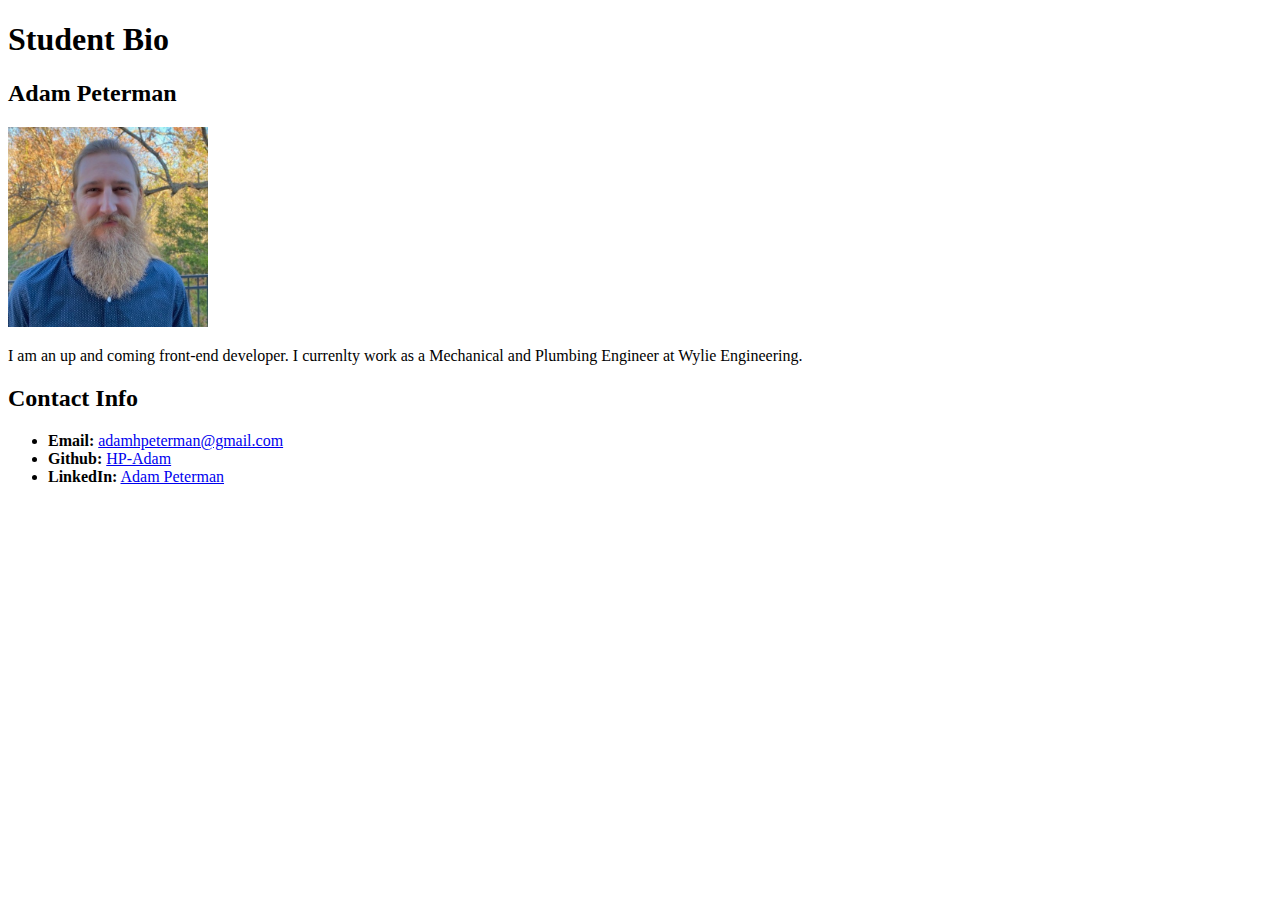
==== index.html @ b854a21b "removed files" ====
<!DOCTYPE html>
<html lang="en-us">
  <head>
    <meta charset="UTF-8" />
    <title>A Peterman Portfolio</title>

    <link rel="stylesheet" type="text/css" href="./Images/face.jpg" />
  </head>

  <body>
    <header>
      <h1>Student Bio</h1>
    </header>

    <div class="container">
      <section id="main-bio">
        <h2>Adam Peterman</h2>

        <img
          id="bio-image"
          width="200px"
          src="../Images/face.jpg"
          alt="Adam Peterman"
        />
      </section>

      <p>
        I am an up and coming front-end developer. I currenlty work as a
        Mechanical and Plumbing Engineer at Wylie Engineering.
      </p>

      <section id="contact-info">
        <h2>Contact Info</h2>
        <ul>
          <li>
            <strong>Email:</strong>
            <a href="mailto:adamhpeterman@gmail.com">adamhpeterman@gmail.com</a>
          </li>
          <li>
            <strong>Github:</strong>
            <a href="https://github.com/HP-Adam">HP-Adam</a>
          </li>
          <li>
            <strong>LinkedIn:</strong>
            <a href="https://www.linkedin.com/in/adam-peterman-689179b9/"
              >Adam Peterman</a
            >
          </li>
        </ul>
      </section>
    </div>
  </body>
</html>
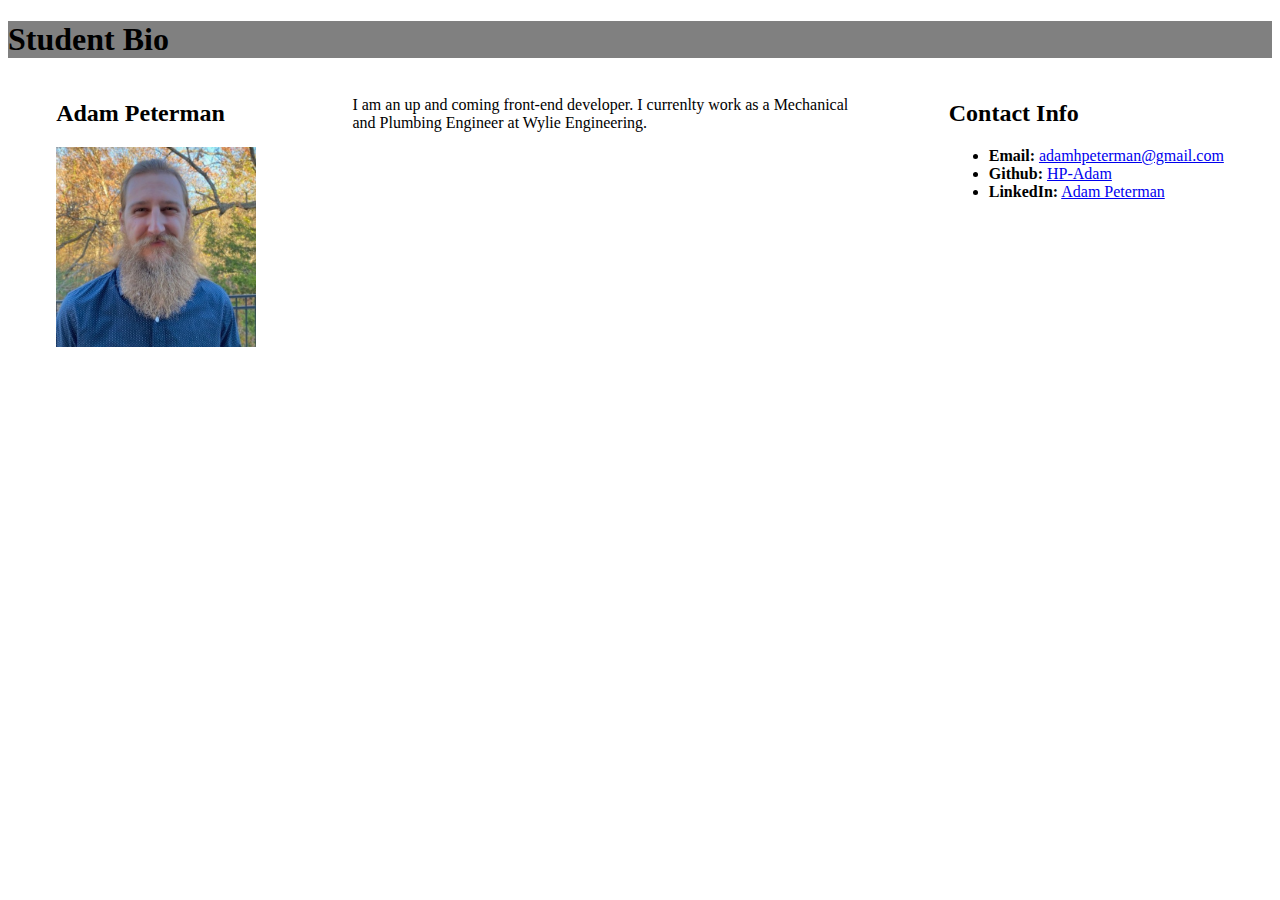
==== commit 5795ec1d: "fixed href" ====
--- a/index.html
+++ b/index.html
@@ -4,7 +4,7 @@
     <meta charset="UTF-8" />
     <title>A Peterman Portfolio</title>
 
-    <link rel="stylesheet" type="text/css" href="./Images/face.jpg" />
+    <link rel="stylesheet" type="text/css" href="./style.css" />
   </head>
 
   <body>
@@ -19,7 +19,7 @@
         <img
           id="bio-image"
           width="200px"
-          src="../Images/face.jpg"
+          src="./Images/face.jpg"
           alt="Adam Peterman"
         />
       </section>
--- a/style.css
+++ b/style.css
@@ -0,0 +1,11 @@
+header {
+  background-color: grey;
+}
+.container {
+  display: flex;
+  justify-content: space-around;
+}
+
+.container p {
+  width: 500px;
+}
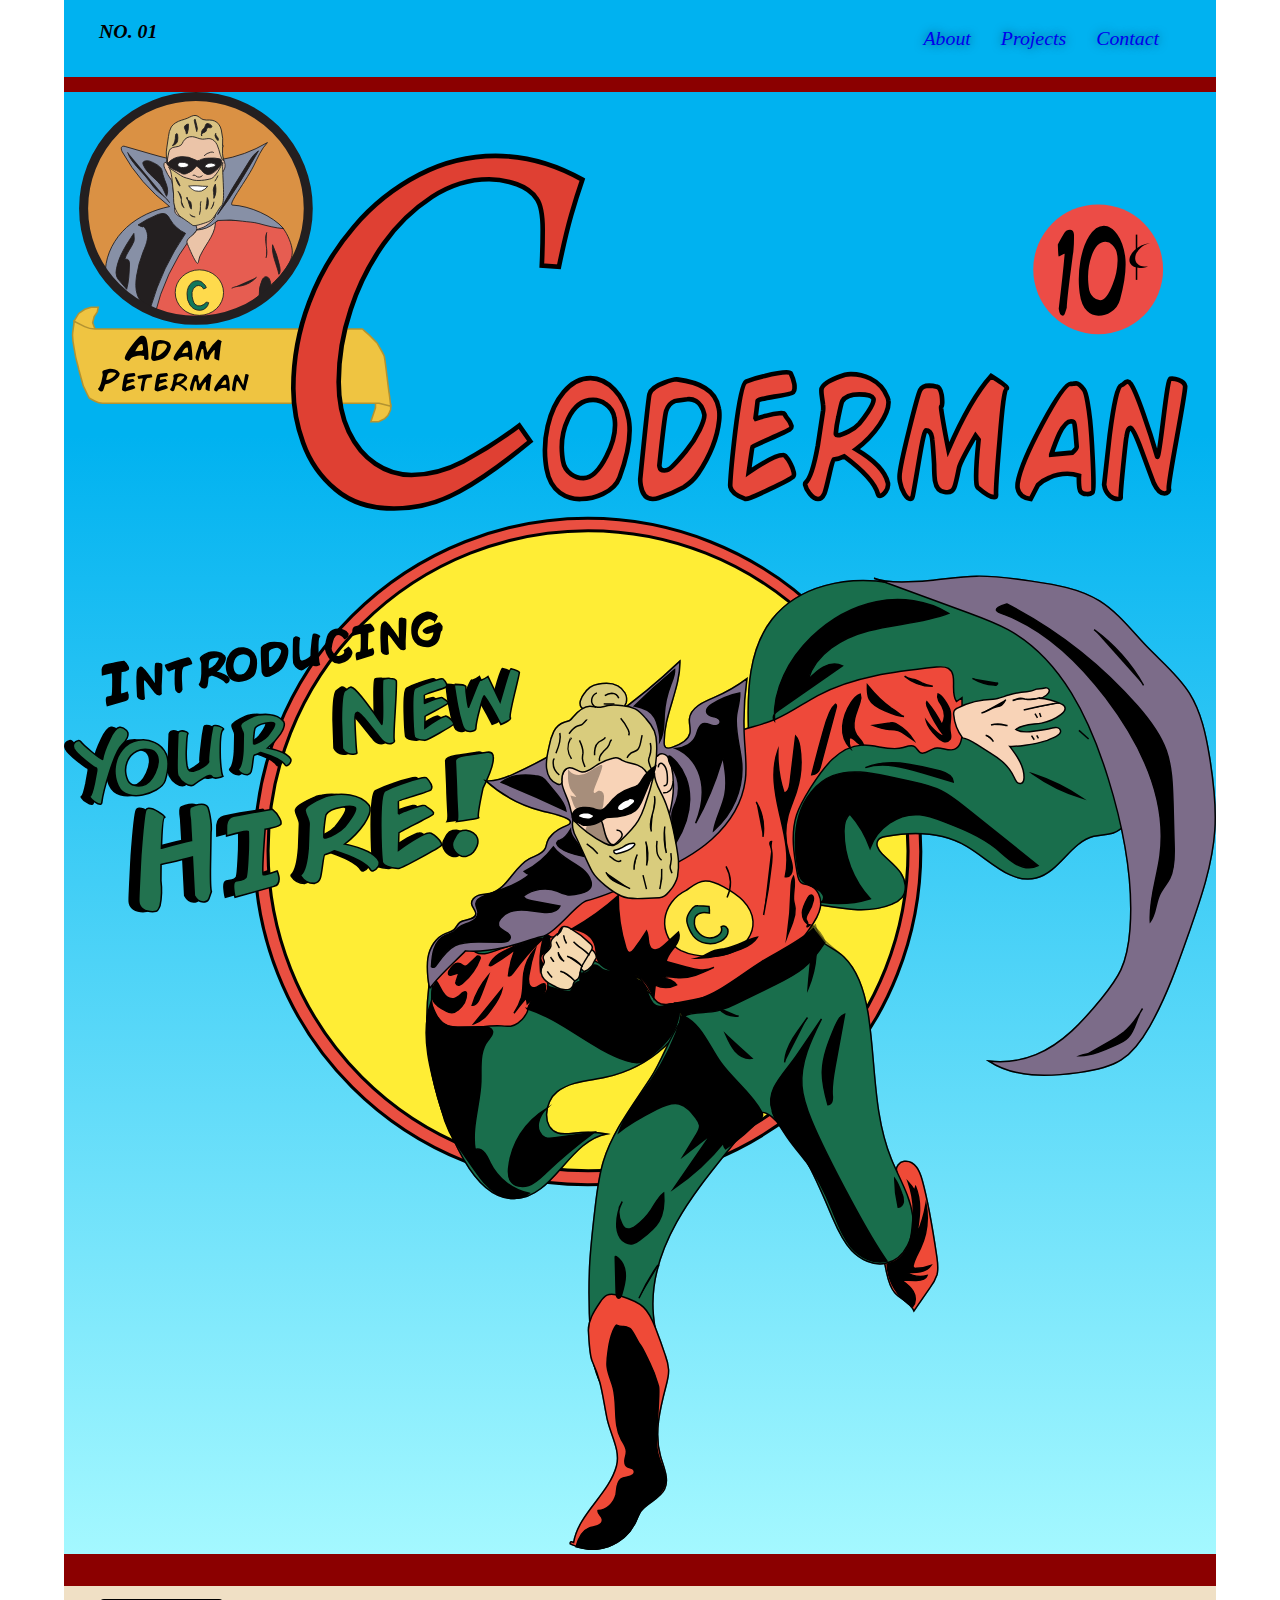
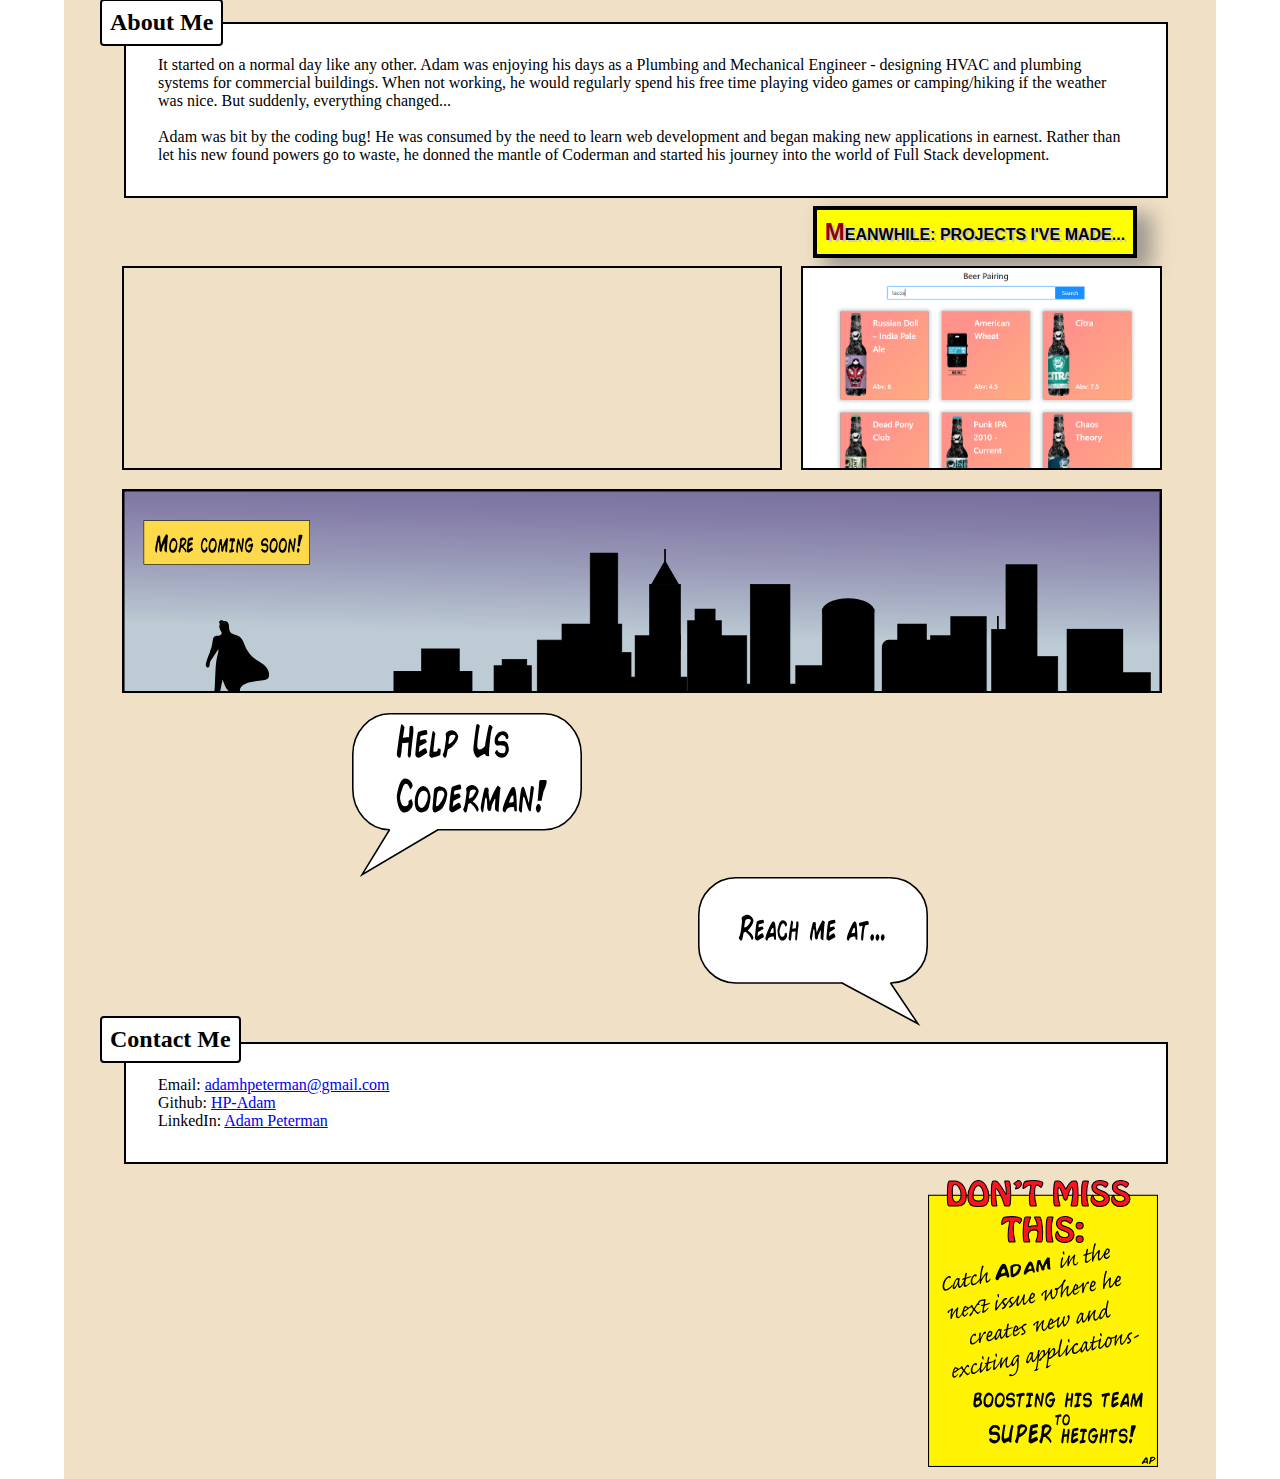
==== commit e45aa485: "created new portfolio page" ====
--- a/index.html
+++ b/index.html
@@ -2,52 +2,121 @@
 <html lang="en-us">
   <head>
     <meta charset="UTF-8" />
+    <meta name="viewport" content="width=device-width, initial-scale=1.0" />
     <title>A Peterman Portfolio</title>
-
     <link rel="stylesheet" type="text/css" href="./style.css" />
   </head>
 
   <body>
-    <header>
-      <h1>Student Bio</h1>
-    </header>
+    <div class="cover">
+      <header>
+        <p>NO. 01</p>
+        <nav>
+          <ul>
+            <li>
+              <a href="#about-me">About</a>
+            </li>
+            <li>
+              <a href="#projects">Projects</a>
+            </li>
+            <li>
+              <a href="#contact">Contact</a>
+            </li>
+          </ul>
+        </nav>
+      </header>
+      <img
+        src="./Images/Coderman-All.svg"
+        title="Adam Peterman as Coderman"
+        alt="Adam Peterman is the super hero Coder man"
+      />
+    </div>
 
     <div class="container">
-      <section id="main-bio">
-        <h2>Adam Peterman</h2>
-
-        <img
-          id="bio-image"
-          width="200px"
-          src="./Images/face.jpg"
-          alt="Adam Peterman"
-        />
+      <section id="about-me" class="about">
+        <h2>About Me</h2>
+        <p>
+          It started on a normal day like any other. Adam was enjoying his days
+          as a Plumbing and Mechanical Engineer - designing HVAC and plumbing
+          systems for commercial buildings. When not working, he would regularly
+          spend his free time playing video games or camping/hiking if the
+          weather was nice. But suddenly, everything changed... <br />
+          <br />
+          Adam was bit by the coding bug! He was consumed by the need to learn
+          web development and began making new applications in earnest. Rather
+          than let his new found powers go to waste, he donned the mantle of
+          Coderman and started his journey into the world of Full Stack
+          development.
+        </p>
       </section>
 
-      <p>
-        I am an up and coming front-end developer. I currenlty work as a
-        Mechanical and Plumbing Engineer at Wylie Engineering.
-      </p>
+      <div class="meanwhile_box">MEANWHILE: PROJECTS I'VE MADE...</div>
 
-      <section id="contact-info">
-        <h2>Contact Info</h2>
-        <ul>
-          <li>
-            <strong>Email:</strong>
-            <a href="mailto:adamhpeterman@gmail.com">adamhpeterman@gmail.com</a>
-          </li>
-          <li>
-            <strong>Github:</strong>
-            <a href="https://github.com/HP-Adam">HP-Adam</a>
-          </li>
-          <li>
-            <strong>LinkedIn:</strong>
-            <a href="https://www.linkedin.com/in/adam-peterman-689179b9/"
-              >Adam Peterman</a
-            >
-          </li>
-        </ul>
+      <section id="projects" class="projects">
+        <a
+          class="projBox_1"
+          href="https://hp-adam.github.io/run-buddy/"
+          target="_blank"
+        >
+          <div class="projInside run_buddy">
+            <!-- <span class="box_text">Run Buddy</span> -->
+          </div>
+        </a>
+
+        <a
+          class="projBox_2"
+          href="http://beer-pair.herokuapp.com/"
+          target="_blank"
+        >
+          <div class="projInside beer_app">
+            <!-- <span class="box_text">Beer Search App</span> -->
+          </div>
+        </a>
+
+        <div class="projBox_3">
+          <div class="projInside coming_soon"></div>
+        </div>
       </section>
+
+      <div class="speech_bubbles">
+        <img
+          class="speech_1"
+          src="./Images/SpeechBubble-helpus.svg"
+          alt="a distressed citizen calls out help us coder man"
+        />
+        <img
+          class="speech_2"
+          src="./Images/SpeechBubble-reachme.svg"
+          alt="coder man replies you can reach me at the information below"
+        />
+      </div>
+
+      <section id="contact" class="contact">
+        <h2>Contact Me</h2>
+        <nav>
+          <ul>
+            <li>
+              Email:
+              <a href="mailto:adamhpeterman@gmail.com"
+                >adamhpeterman@gmail.com</a
+              >
+            </li>
+            <li>Github: <a href="https://github.com/HP-Adam">HP-Adam</a></li>
+            <li>
+              LinkedIn:
+              <a href="https://www.linkedin.com/in/adam-peterman-689179b9/"
+                >Adam Peterman</a
+              >
+            </li>
+          </ul>
+        </nav>
+      </section>
+
+      <img
+        class="dont_miss"
+        src="./Images/Dont Miss This.svg"
+        alt="Don't miss this. Catch Adam in the next issue where he creates new and exciting applications - boosting his team to SUPER heights!"
+      />
     </div>
   </body>
 </html>
--- a/style.css
+++ b/style.css
@@ -1,11 +1,217 @@
+* {
+  margin: 0;
+  padding: 0;
+}
+
+:root {
+  --red: darkred;
+}
+
+body {
+  margin: 0 5%;
+}
+
 header {
-  background-color: grey;
-}
+  display: flex;
+  justify-content: space-between;
+  border-bottom: 15px solid var(--red);
+  padding: 20px 35px;
+  flex-wrap: wrap;
+  font-style: italic;
+  font-weight: bold;
+  color: black;
+}
+
+header p {
+  font-size: 1.55vw;
+}
+
+header nav {
+  margin: 7px;
+}
+
+header nav ul {
+  display: flex;
+  flex-wrap: wrap;
+  justify-content: space-between;
+  align-items: center;
+  list-style: none;
+}
+
+header a {
+  text-decoration: none;
+}
+
+header nav ul li a {
+  padding: 10px 15px;
+  font-weight: lighter;
+  font-size: 1.55vw;
+  text-shadow: 0 0 10px rgba(0, 0, 0, 0.5);
+}
+
+header nav ul li a:hover {
+  border-radius: 15px;
+  text-shadow: none;
+}
+
+.cover {
+  background: rgb(164, 248, 255);
+  background: linear-gradient(
+    0deg,
+    rgba(164, 248, 255, 1) 0%,
+    rgb(0, 178, 240) 72%
+  );
+  border-bottom: 32px solid var(--red);
+}
+
 .container {
-  display: flex;
-  justify-content: space-around;
-}
-
-.container p {
-  width: 500px;
-}
+  background: rgb(240, 224, 197);
+}
+
+.about {
+  position: relative;
+  padding: 36px 36px 0 36px;
+}
+
+.about h2 {
+  border: 2px solid black;
+  border-radius: 4px;
+  padding: 8px;
+  position: absolute;
+  top: 13px;
+  background-color: white;
+}
+
+.about p {
+  border: 2px solid black;
+  margin: 0 12px 0 24px;
+  background-color: white;
+  padding: 32px;
+}
+
+.meanwhile_box {
+  border: 4px solid black;
+  margin: 8px 0;
+  margin-left: 65%;
+  padding: 8px;
+  background-color: yellow;
+  font-weight: bolder;
+  font-family: "Gill Sans", "Gill Sans MT", Calibri, "Trebuchet MS", sans-serif;
+  display: inline-block;
+  text-shadow: 2px 2px 0px #c9c9c9;
+  box-shadow: 13px 10px 19px 2px rgba(112, 112, 112, 0.64);
+}
+
+.meanwhile_box::first-letter {
+  color: var(--red);
+  font-size: x-large;
+  font-weight: bolder;
+}
+
+.projects {
+  display: flex;
+  flex-wrap: wrap;
+  justify-content: center;
+  margin-bottom: 24px;
+}
+
+.projBox_1 {
+  width: 57%;
+  height: 200px;
+  margin-right: 2%;
+}
+
+.projBox_2 {
+  width: 31%;
+  height: 200px;
+}
+
+.projBox_3 {
+  width: 90%;
+  height: 200px;
+  margin-top: 2%;
+}
+
+.projInside {
+  border: 2px solid black;
+  width: 100%;
+  height: 100%;
+  transition: all 0.5s;
+  text-align: center;
+}
+
+/* .box_text {
+  display: none;
+} */
+
+.projInside:hover {
+  transform: scale(1.01);
+}
+
+/* .projInside:hover .box_text {
+  display: block;
+} */
+
+.beer_app {
+  background-image: url(./Images/beer_app.PNG);
+  background-size: cover;
+}
+
+.run_buddy {
+  background-image: url(./Images/hp-adam.github.io_run-buddy_.png);
+  background-size: cover;
+}
+
+.coming_soon {
+  background-image: url(./Images/cityline.svg);
+  background-size: cover;
+}
+
+.speech_bubbles {
+  display: flex;
+  flex-direction: column;
+  align-items: center;
+  margin-bottom: 16px;
+}
+
+.speech_1 {
+  width: 20%;
+  margin-right: 30%;
+}
+
+.speech_2 {
+  width: 20%;
+  margin-left: 30%;
+}
+
+.contact {
+  position: relative;
+  margin: 0 36px 16px 36px;
+}
+
+.contact h2 {
+  border: 2px solid black;
+  background-color: white;
+  border-radius: 4px;
+  padding: 8px;
+  position: absolute;
+  top: -26px;
+}
+
+.contact nav {
+  border: 2px solid black;
+  padding: 8px;
+  top: 13px;
+  background-color: white;
+  margin: 0 12px 0 24px;
+  padding: 32px;
+}
+
+.contact nav ul {
+  list-style: none;
+}
+
+.dont_miss {
+  width: 20%;
+  margin: 0 0 8px 75%;
+}
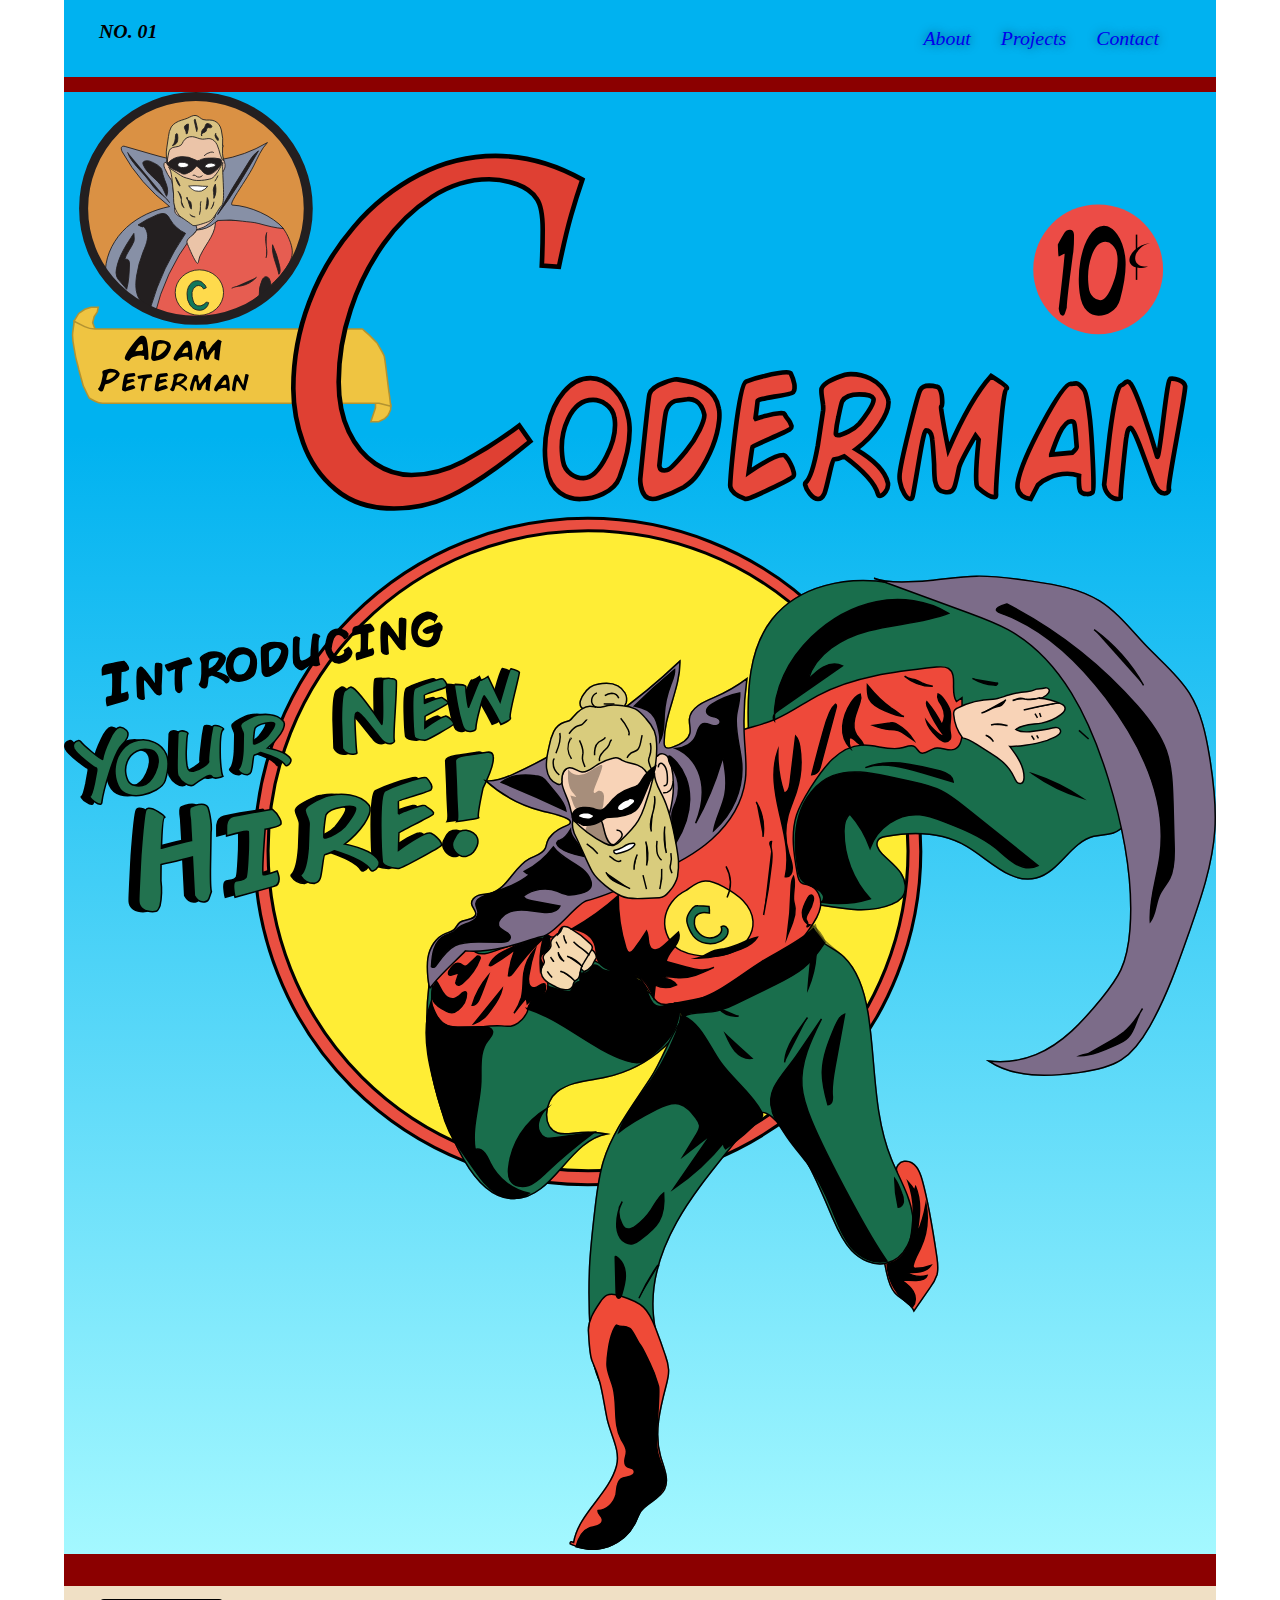
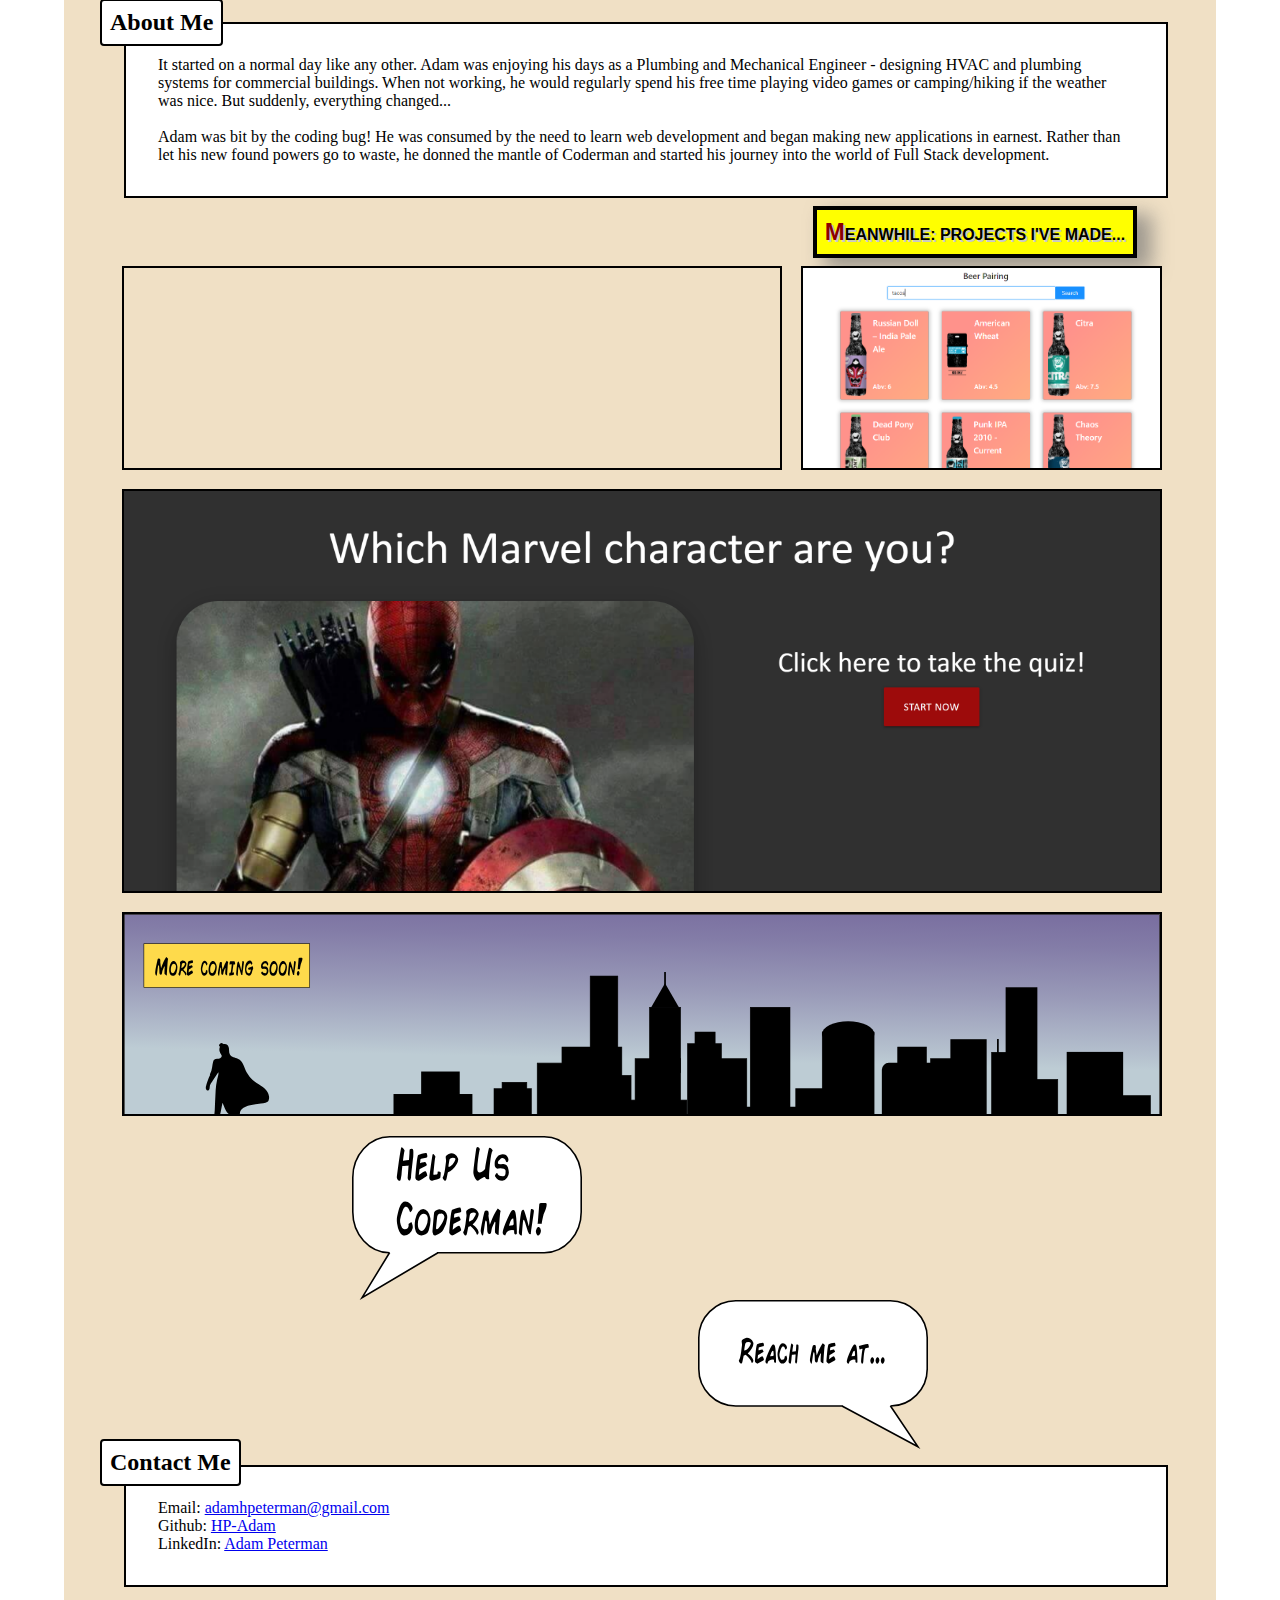
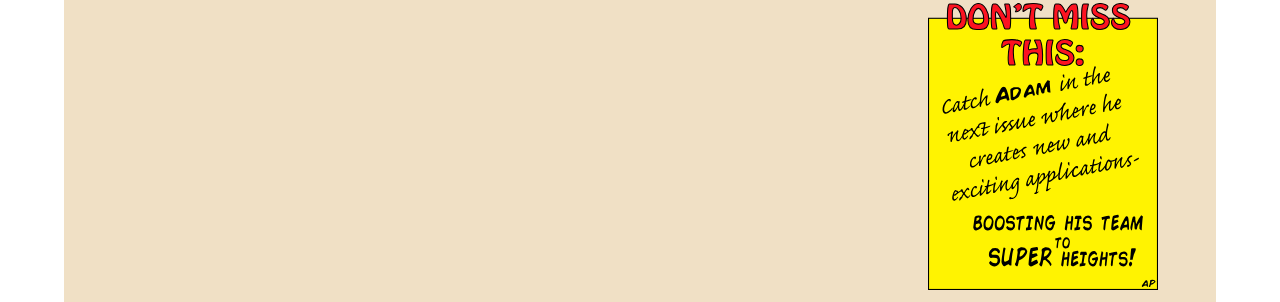
==== commit 6182318e: "added marvel quiz" ====
--- a/index.html
+++ b/index.html
@@ -73,7 +73,15 @@
           </div>
         </a>
 
-        <div class="projBox_3">
+        <a
+          class="projBox_3"
+          href="https://hp-adam.github.io/marvel-quiz/"
+          target="_blank"
+        >
+          <div class="projInside marvel_quiz"></div>
+        </a>
+
+        <div class="projBox_4">
           <div class="projInside coming_soon"></div>
         </div>
       </section>
--- a/style.css
+++ b/style.css
@@ -128,6 +128,12 @@
 
 .projBox_3 {
   width: 90%;
+  height: 400px;
+  margin-top: 2%;
+}
+
+.projBox_4 {
+  width: 90%;
   height: 200px;
   margin-top: 2%;
 }
@@ -140,18 +146,10 @@
   text-align: center;
 }
 
-/* .box_text {
-  display: none;
-} */
-
 .projInside:hover {
   transform: scale(1.01);
 }
 
-/* .projInside:hover .box_text {
-  display: block;
-} */
-
 .beer_app {
   background-image: url(./Images/beer_app.PNG);
   background-size: cover;
@@ -159,6 +157,11 @@
 
 .run_buddy {
   background-image: url(./Images/hp-adam.github.io_run-buddy_.png);
+  background-size: cover;
+}
+
+.marvel_quiz {
+  background-image: url(./Images/marvel-quiz.png);
   background-size: cover;
 }
 
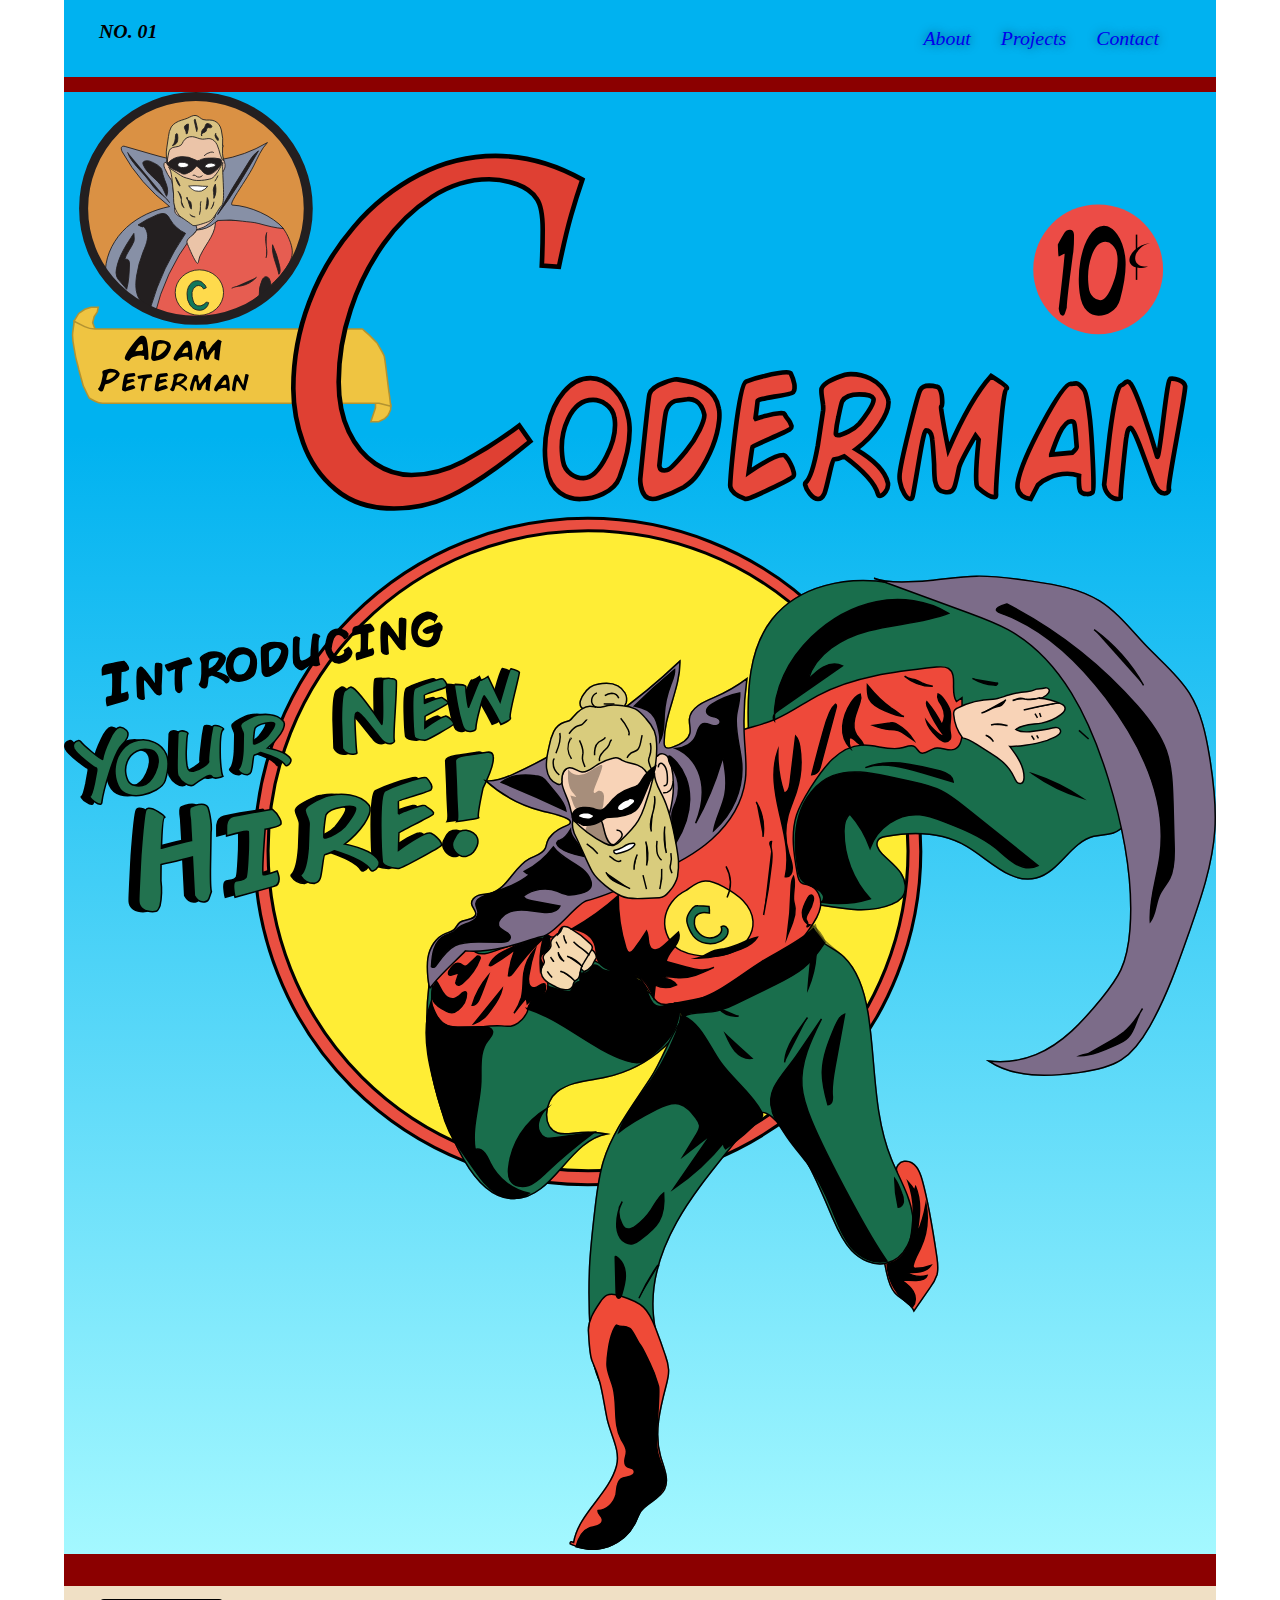
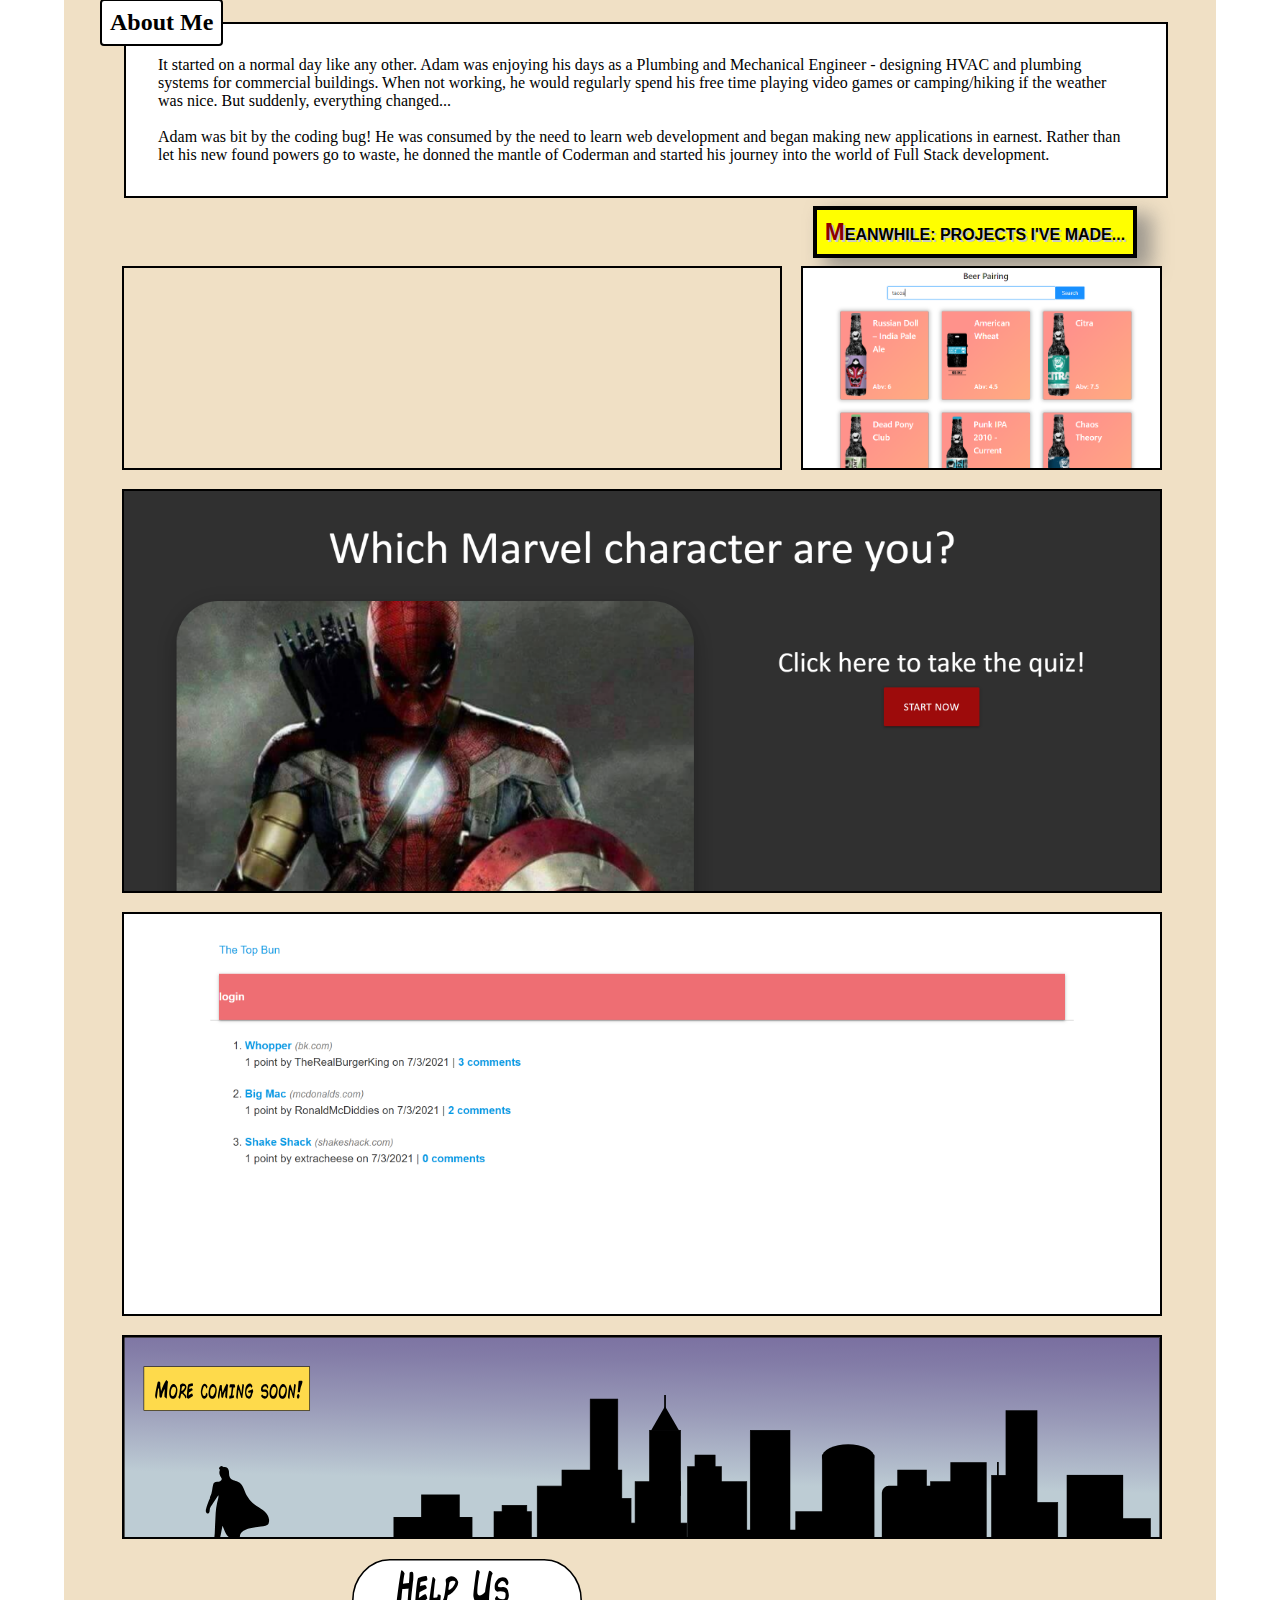
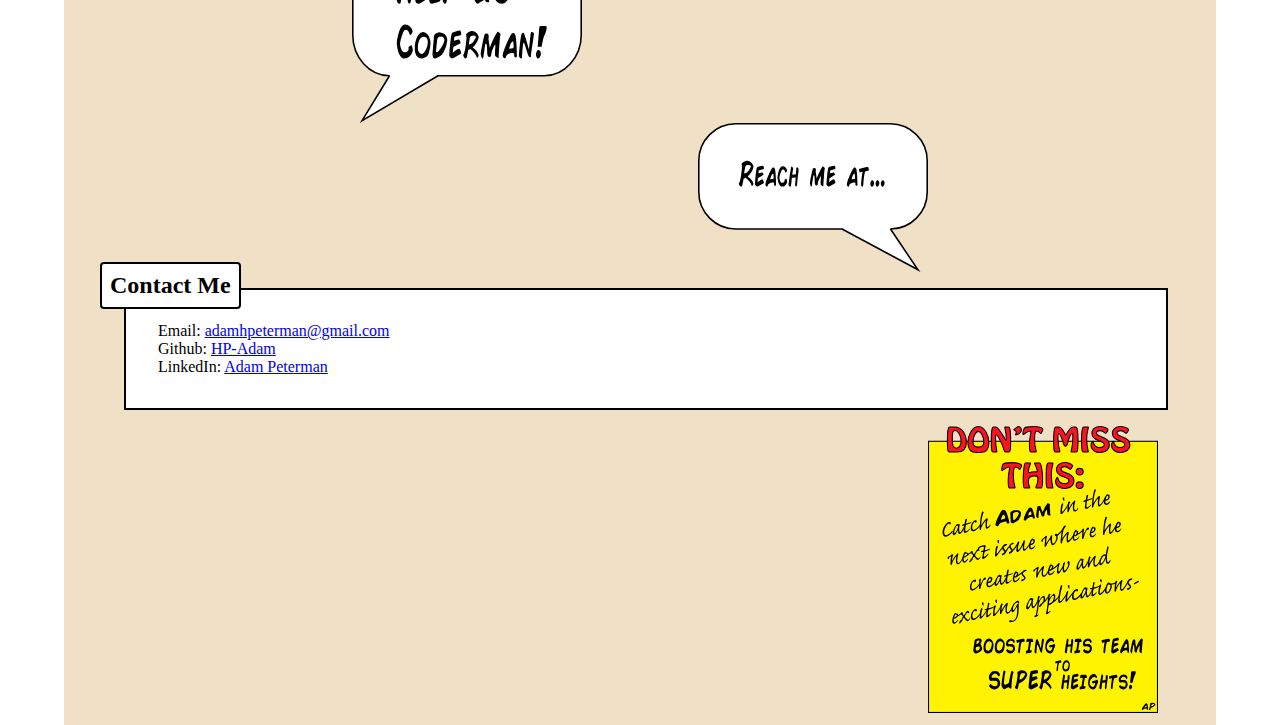
==== commit 2df73624: "project 2" ====
--- a/index.html
+++ b/index.html
@@ -81,6 +81,14 @@
           <div class="projInside marvel_quiz"></div>
         </a>
 
+        <a
+          class="projBox_3"
+          href="https://remembrance-mountie-51483.herokuapp.com/"
+          target="_blank"
+        >
+          <div class="projInside top_bun"></div>
+        </a>
+
         <div class="projBox_4">
           <div class="projInside coming_soon"></div>
         </div>
--- a/style.css
+++ b/style.css
@@ -165,6 +165,11 @@
   background-size: cover;
 }
 
+.top_bun {
+  background-image: url(./Images/top_bun.png);
+  background-size: cover;
+}
+
 .coming_soon {
   background-image: url(./Images/cityline.svg);
   background-size: cover;
